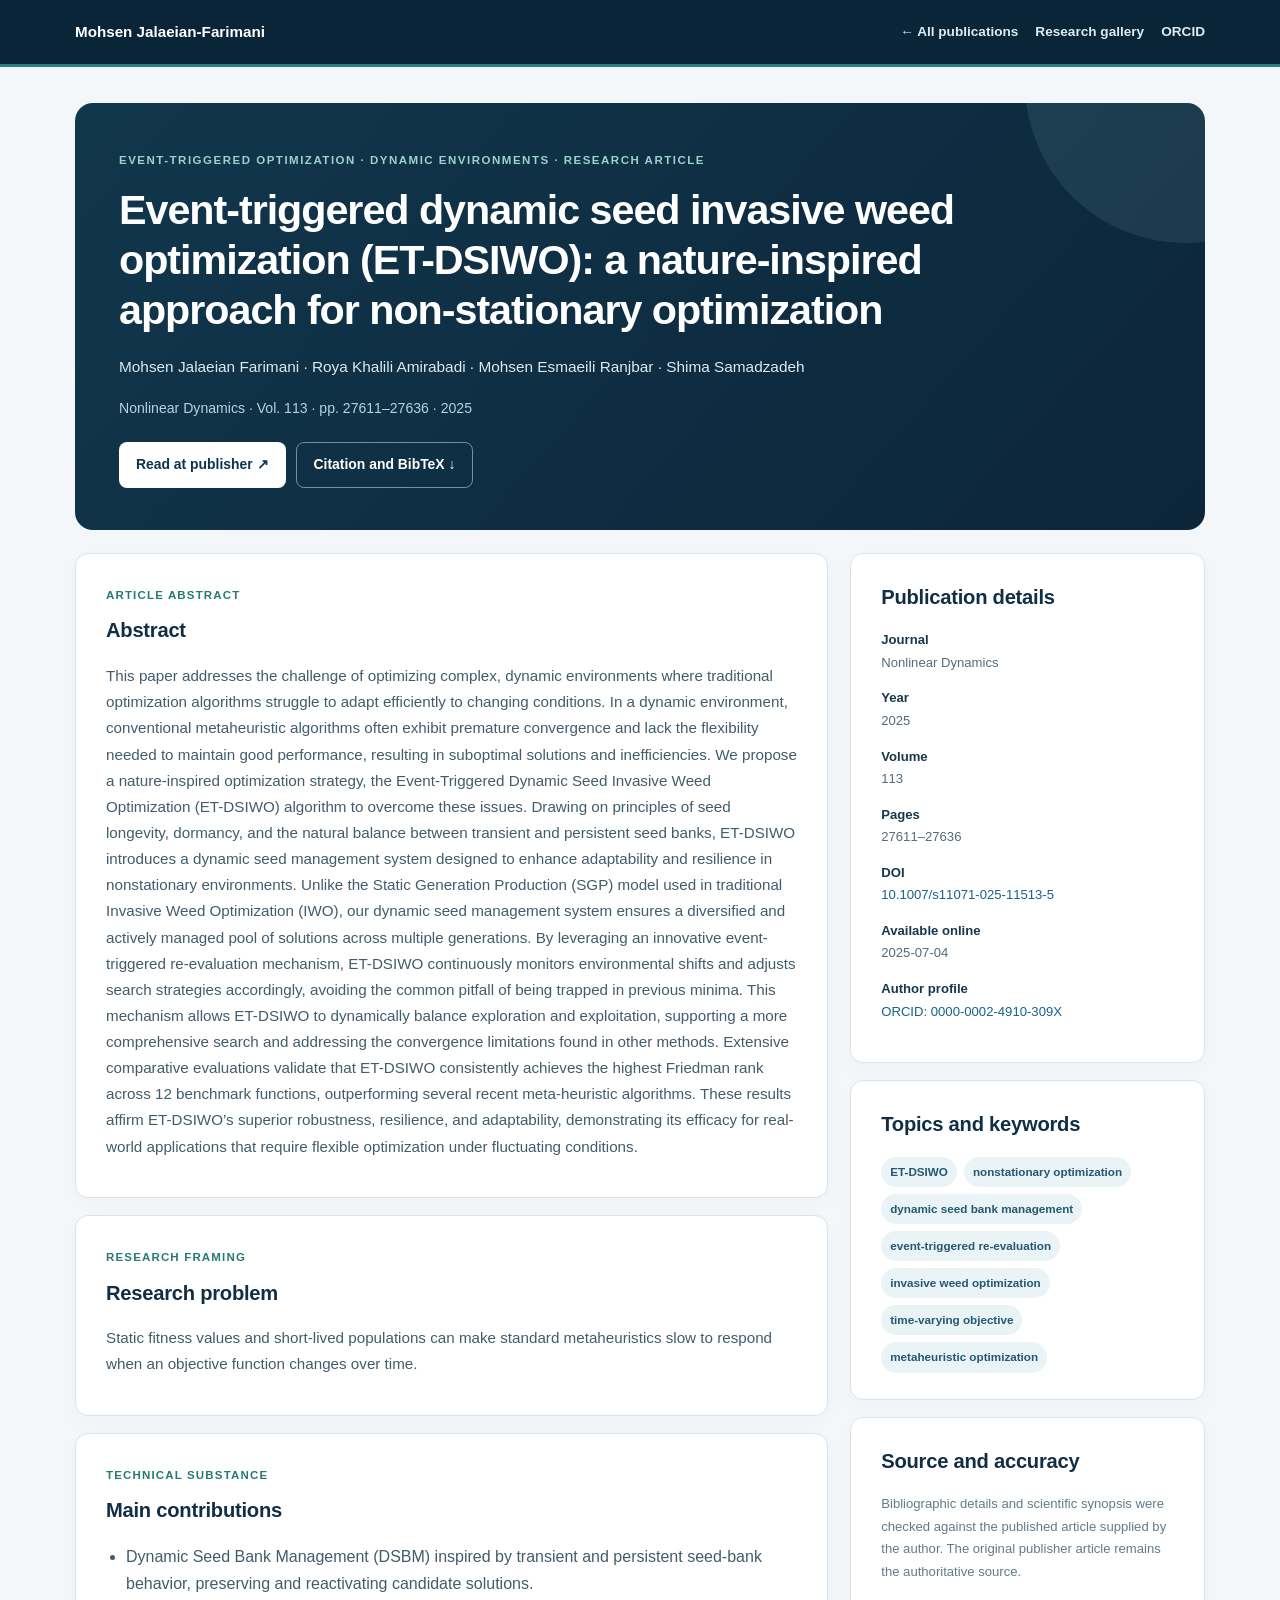
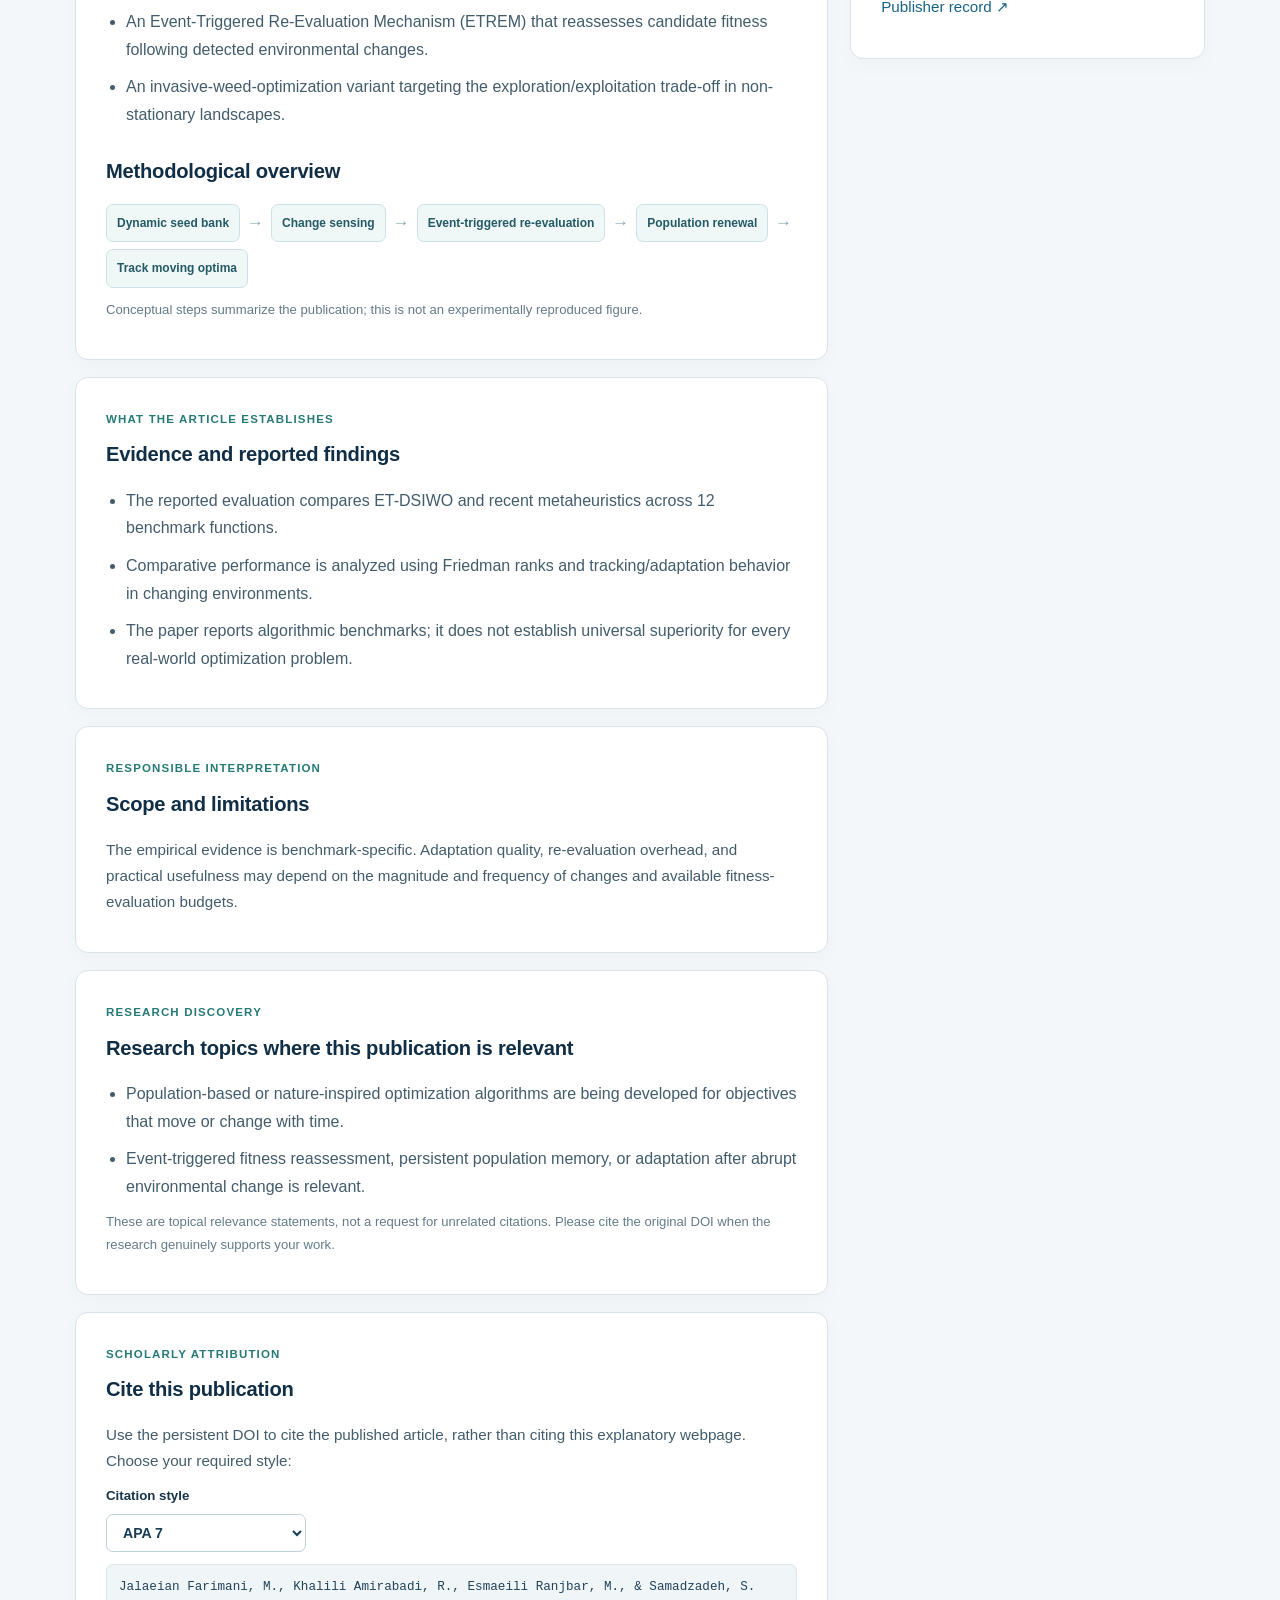
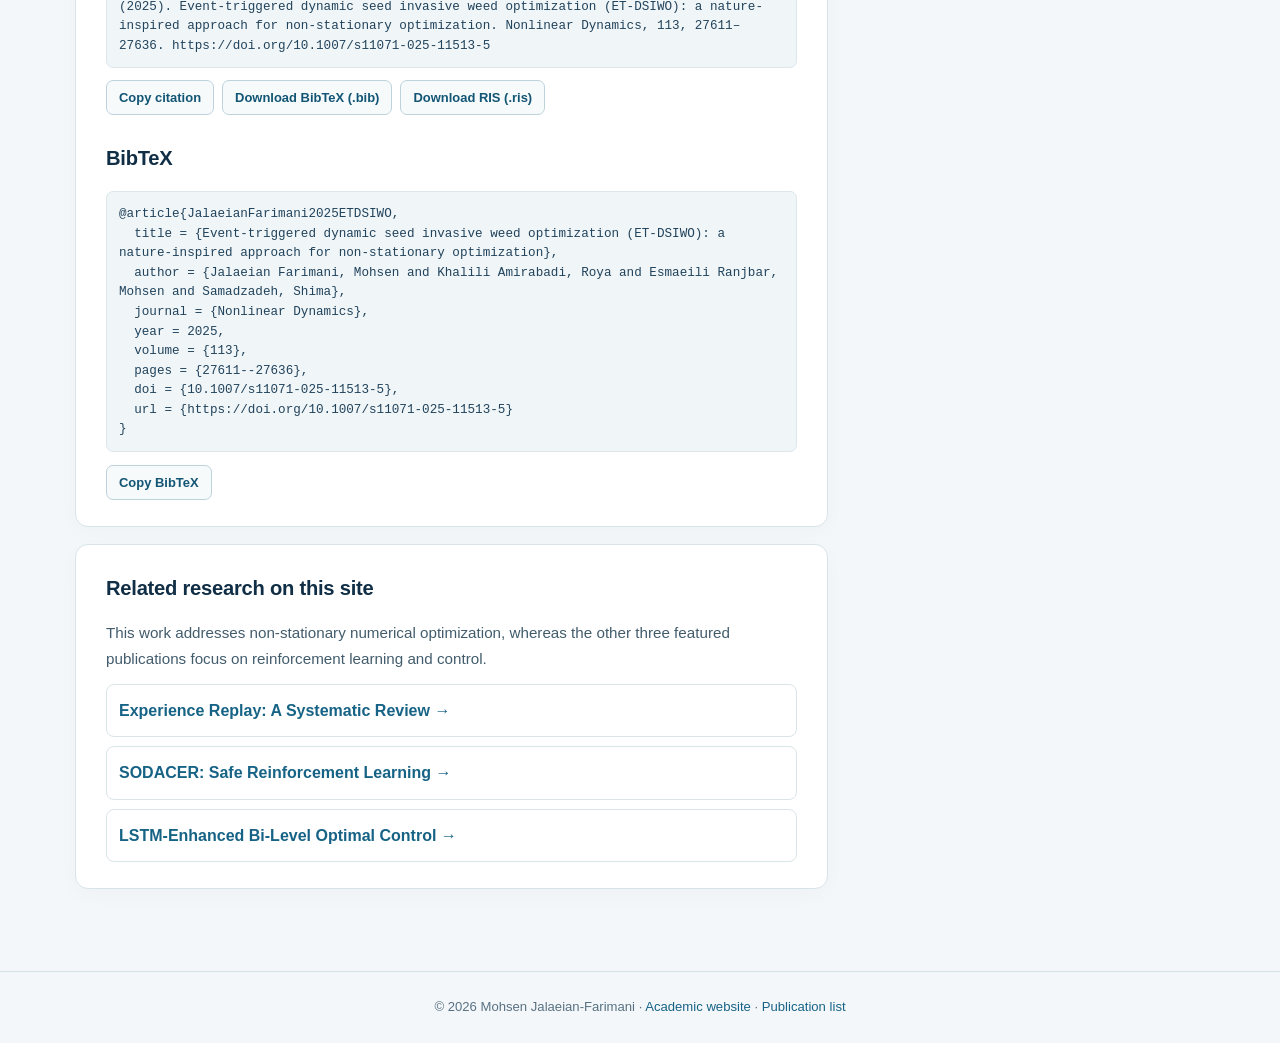
==== papers/et-dsiwo-dynamic-optimization.html @ dc13eb6e "Add files via upload" ====
<!DOCTYPE html>
<html lang="en"><head><meta charset="utf-8"><meta name="viewport" content="width=device-width,initial-scale=1">
<title>Event-triggered dynamic seed invasive weed optimization (ET-DSIWO): a nature-inspired approach for non-stationary optimization | Research by Mohsen Jalaeian-Farimani</title>
<meta name="description" content="Static fitness values and short-lived populations can make standard metaheuristics slow to respond when an objective function changes over time. Publication details, methods, findings, DOI and citation downloads.">
<meta name="robots" content="index,follow,max-snippet:-1"><link rel="canonical" href="https://mohsenjalaeian.github.io/papers/et-dsiwo-dynamic-optimization.html">
<meta name="citation_title" content="Event-triggered dynamic seed invasive weed optimization (ET-DSIWO): a nature-inspired approach for non-stationary optimization">
<meta name="citation_author" content="Mohsen Jalaeian Farimani">
<meta name="citation_author" content="Roya Khalili Amirabadi">
<meta name="citation_author" content="Mohsen Esmaeili Ranjbar">
<meta name="citation_author" content="Shima Samadzadeh">
<meta name="citation_journal_title" content="Nonlinear Dynamics">
<meta name="citation_volume" content="113">
<meta name="citation_date" content="2025">
<meta name="citation_doi" content="10.1007/s11071-025-11513-5">
<meta name="citation_abstract_html_url" content="https://mohsenjalaeian.github.io/papers/et-dsiwo-dynamic-optimization.html">
<meta name="citation_firstpage" content="27611">
<meta name="citation_lastpage" content="27636">
<meta name="DC.title" content="Event-triggered dynamic seed invasive weed optimization (ET-DSIWO): a nature-inspired approach for non-stationary optimization">
<meta name="DC.identifier" content="https://doi.org/10.1007/s11071-025-11513-5">
<meta property="og:type" content="article">
<meta property="og:title" content="Event-triggered dynamic seed invasive weed optimization (ET-DSIWO): a nature-inspired approach for non-stationary optimization">
<meta property="og:description" content="Static fitness values and short-lived populations can make standard metaheuristics slow to respond when an objective function changes over time.">
<meta property="og:url" content="https://mohsenjalaeian.github.io/papers/et-dsiwo-dynamic-optimization.html">
<script type="application/ld+json">{
  "@context": "https://schema.org",
  "@type": "ScholarlyArticle",
  "@id": "https://mohsenjalaeian.github.io/papers/et-dsiwo-dynamic-optimization.html#article",
  "mainEntityOfPage": {
    "@type": "WebPage",
    "@id": "https://mohsenjalaeian.github.io/papers/et-dsiwo-dynamic-optimization.html"
  },
  "headline": "Event-triggered dynamic seed invasive weed optimization (ET-DSIWO): a nature-inspired approach for non-stationary optimization",
  "name": "Event-triggered dynamic seed invasive weed optimization (ET-DSIWO): a nature-inspired approach for non-stationary optimization",
  "description": "Static fitness values and short-lived populations can make standard metaheuristics slow to respond when an objective function changes over time. Dynamic Seed Bank Management (DSBM) inspired by transient and persistent seed-bank behavior, preserving and reactivating candidate solutions.",
  "abstract": "This paper addresses the challenge of optimizing complex, dynamic environments where traditional optimization algorithms struggle to adapt efficiently to changing conditions. In a dynamic environment, conventional metaheuristic algorithms often exhibit premature convergence and lack the flexibility needed to maintain good performance, resulting in suboptimal solutions and inefficiencies. We propose a nature-inspired optimization strategy, the Event-Triggered Dynamic Seed Invasive Weed Optimization (ET-DSIWO) algorithm to overcome these issues. Drawing on principles of seed longevity, dormancy, and the natural balance between transient and persistent seed banks, ET-DSIWO introduces a dynamic seed management system designed to enhance adaptability and resilience in nonstationary environments. Unlike the Static Generation Production (SGP) model used in traditional Invasive Weed Optimization (IWO), our dynamic seed management system ensures a diversified and actively managed pool of solutions across multiple generations. By leveraging an innovative event-triggered re-evaluation mechanism, ET-DSIWO continuously monitors environmental shifts and adjusts search strategies accordingly, avoiding the common pitfall of being trapped in previous minima. This mechanism allows ET-DSIWO to dynamically balance exploration and exploitation, supporting a more comprehensive search and addressing the convergence limitations found in other methods. Extensive comparative evaluations validate that ET-DSIWO consistently achieves the highest Friedman rank across 12 benchmark functions, outperforming several recent meta-heuristic algorithms. These results affirm ET-DSIWO’s superior robustness, resilience, and adaptability, demonstrating its efficacy for real-world applications that require flexible optimization under fluctuating conditions.",
  "author": [
    {
      "@type": "Person",
      "name": "Mohsen Jalaeian Farimani",
      "sameAs": "https://orcid.org/0000-0002-4910-309X"
    },
    {
      "@type": "Person",
      "name": "Roya Khalili Amirabadi"
    },
    {
      "@type": "Person",
      "name": "Mohsen Esmaeili Ranjbar"
    },
    {
      "@type": "Person",
      "name": "Shima Samadzadeh"
    }
  ],
  "datePublished": "2025-07-04",
  "isPartOf": {
    "@type": "Periodical",
    "name": "Nonlinear Dynamics"
  },
  "volumeNumber": "113",
  "identifier": [
    {
      "@type": "PropertyValue",
      "propertyID": "DOI",
      "value": "10.1007/s11071-025-11513-5"
    },
    "https://doi.org/10.1007/s11071-025-11513-5"
  ],
  "sameAs": "https://doi.org/10.1007/s11071-025-11513-5",
  "url": "https://mohsenjalaeian.github.io/papers/et-dsiwo-dynamic-optimization.html",
  "keywords": [
    "ET-DSIWO",
    "nonstationary optimization",
    "dynamic seed bank management",
    "event-triggered re-evaluation",
    "invasive weed optimization",
    "time-varying objective",
    "metaheuristic optimization"
  ],
  "inLanguage": "en",
  "pagination": "27611–27636"
}</script>
<link rel="stylesheet" href="../assets/publications.css">
</head><body>
<header class="p-bar"><nav class="p-bar-inner" aria-label="Site navigation"><a class="p-brand" href="../index.html">Mohsen Jalaeian-Farimani</a><div class="p-links"><a href="../index.html#publications">← All publications</a><a href="../gallery.html">Research gallery</a><a href="https://orcid.org/0000-0002-4910-309X" target="_blank" rel="noopener noreferrer">ORCID</a></div></nav></header>
<main class="p-shell"><article>
<header class="p-hero"><span class="p-overline">Event-triggered optimization · Dynamic environments · Research article</span><h1>Event-triggered dynamic seed invasive weed optimization (ET-DSIWO): a nature-inspired approach for non-stationary optimization</h1>
<p class="p-authors">Mohsen Jalaeian Farimani · Roya Khalili Amirabadi · Mohsen Esmaeili Ranjbar · Shima Samadzadeh</p><p class="p-biblio">Nonlinear Dynamics · Vol. 113 · pp. 27611–27636 · 2025</p>
<div class="p-hero-cta"><a class="p-action" href="https://doi.org/10.1007/s11071-025-11513-5" target="_blank" rel="noopener noreferrer">Read at publisher ↗</a><a class="p-action p-action-outline" href="#citation">Citation and BibTeX ↓</a></div></header>
<div class="p-body"><div class="p-main">
<section class="p-card p-abstract" aria-labelledby="abstract"><div class="p-tagline">Article abstract</div><h2 id="abstract">Abstract</h2><p>This paper addresses the challenge of optimizing complex, dynamic environments where traditional optimization algorithms struggle to adapt efficiently to changing conditions. In a dynamic environment, conventional metaheuristic algorithms often exhibit premature convergence and lack the flexibility needed to maintain good performance, resulting in suboptimal solutions and inefficiencies. We propose a nature-inspired optimization strategy, the Event-Triggered Dynamic Seed Invasive Weed Optimization (ET-DSIWO) algorithm to overcome these issues. Drawing on principles of seed longevity, dormancy, and the natural balance between transient and persistent seed banks, ET-DSIWO introduces a dynamic seed management system designed to enhance adaptability and resilience in nonstationary environments. Unlike the Static Generation Production (SGP) model used in traditional Invasive Weed Optimization (IWO), our dynamic seed management system ensures a diversified and actively managed pool of solutions across multiple generations. By leveraging an innovative event-triggered re-evaluation mechanism, ET-DSIWO continuously monitors environmental shifts and adjusts search strategies accordingly, avoiding the common pitfall of being trapped in previous minima. This mechanism allows ET-DSIWO to dynamically balance exploration and exploitation, supporting a more comprehensive search and addressing the convergence limitations found in other methods. Extensive comparative evaluations validate that ET-DSIWO consistently achieves the highest Friedman rank across 12 benchmark functions, outperforming several recent meta-heuristic algorithms. These results affirm ET-DSIWO’s superior robustness, resilience, and adaptability, demonstrating its efficacy for real-world applications that require flexible optimization under fluctuating conditions.</p></section>
<section class="p-card" aria-labelledby="research-question"><div class="p-tagline">Research framing</div><h2 id="research-question">Research problem</h2><p>Static fitness values and short-lived populations can make standard metaheuristics slow to respond when an objective function changes over time.</p></section>
<section class="p-card" aria-labelledby="contributions"><div class="p-tagline">Technical substance</div><h2 id="contributions">Main contributions</h2><ul><li>Dynamic Seed Bank Management (DSBM) inspired by transient and persistent seed-bank behavior, preserving and reactivating candidate solutions.</li><li>An Event-Triggered Re-Evaluation Mechanism (ETREM) that reassesses candidate fitness following detected environmental changes.</li><li>An invasive-weed-optimization variant targeting the exploration/exploitation trade-off in non-stationary landscapes.</li></ul><h2 style="margin-top:26px">Methodological overview</h2><div class="p-flow" aria-label="Conceptual sequence of the method"><span class="p-step">Dynamic seed bank</span><span class="p-arrow" aria-hidden="true">→</span><span class="p-step">Change sensing</span><span class="p-arrow" aria-hidden="true">→</span><span class="p-step">Event-triggered re-evaluation</span><span class="p-arrow" aria-hidden="true">→</span><span class="p-step">Population renewal</span><span class="p-arrow" aria-hidden="true">→</span><span class="p-step">Track moving optima</span></div><p class="p-note">Conceptual steps summarize the publication; this is not an experimentally reproduced figure.</p></section>
<section class="p-card" aria-labelledby="evidence"><div class="p-tagline">What the article establishes</div><h2 id="evidence">Evidence and reported findings</h2><ul><li>The reported evaluation compares ET-DSIWO and recent metaheuristics across 12 benchmark functions.</li><li>Comparative performance is analyzed using Friedman ranks and tracking/adaptation behavior in changing environments.</li><li>The paper reports algorithmic benchmarks; it does not establish universal superiority for every real-world optimization problem.</li></ul></section>
<section class="p-card" aria-labelledby="scope"><div class="p-tagline">Responsible interpretation</div><h2 id="scope">Scope and limitations</h2><p>The empirical evidence is benchmark-specific. Adaptation quality, re-evaluation overhead, and practical usefulness may depend on the magnitude and frequency of changes and available fitness-evaluation budgets.</p></section>
<section class="p-card" aria-labelledby="relevance"><div class="p-tagline">Research discovery</div><h2 id="relevance">Research topics where this publication is relevant</h2><ul><li>Population-based or nature-inspired optimization algorithms are being developed for objectives that move or change with time.</li><li>Event-triggered fitness reassessment, persistent population memory, or adaptation after abrupt environmental change is relevant.</li></ul><p class="p-note">These are topical relevance statements, not a request for unrelated citations. Please cite the original DOI when the research genuinely supports your work.</p></section>
<section class="p-card" id="citation"><div class="p-tagline">Scholarly attribution</div><h2>Cite this publication</h2><p>Use the persistent DOI to cite the published article, rather than citing this explanatory webpage. Choose your required style:</p><label for="citation-style" style="display:block;font-size:.83rem;font-weight:800;margin-bottom:6px">Citation style</label><select id="citation-style" class="p-select" aria-label="Choose citation style"><option value="APA 7">APA 7</option><option value="IEEE">IEEE</option><option value="Vancouver">Vancouver</option><option value="Harvard">Harvard</option></select><div class="p-code" id="citation-text" aria-live="polite">Jalaeian Farimani, M., Khalili Amirabadi, R., Esmaeili Ranjbar, M., &amp; Samadzadeh, S. (2025). Event-triggered dynamic seed invasive weed optimization (ET-DSIWO): a nature-inspired approach for non-stationary optimization. Nonlinear Dynamics, 113, 27611–27636. https://doi.org/10.1007/s11071-025-11513-5</div><script type="application/json" id="citation-formats">{"APA 7": "Jalaeian Farimani, M., Khalili Amirabadi, R., Esmaeili Ranjbar, M., & Samadzadeh, S. (2025). Event-triggered dynamic seed invasive weed optimization (ET-DSIWO): a nature-inspired approach for non-stationary optimization. Nonlinear Dynamics, 113, 27611–27636. https://doi.org/10.1007/s11071-025-11513-5", "IEEE": "M. Jalaeian Farimani, R. Khalili Amirabadi, M. Esmaeili Ranjbar and S. Samadzadeh, “Event-triggered dynamic seed invasive weed optimization (ET-DSIWO): a nature-inspired approach for non-stationary optimization,” Nonlinear Dynamics, vol. 113, pp. 27611–27636, 2025, doi: 10.1007/s11071-025-11513-5.", "Vancouver": "Jalaeian Farimani M, Khalili Amirabadi R, Esmaeili Ranjbar M, Samadzadeh S. Event-triggered dynamic seed invasive weed optimization (ET-DSIWO): a nature-inspired approach for non-stationary optimization. Nonlinear Dynamics. 2025;113:27611-27636. doi:10.1007/s11071-025-11513-5.", "Harvard": "Jalaeian Farimani, M., Khalili Amirabadi, R., Esmaeili Ranjbar, M. and Samadzadeh, S. (2025) “Event-triggered dynamic seed invasive weed optimization (ET-DSIWO): a nature-inspired approach for non-stationary optimization”, Nonlinear Dynamics, 113, 27611–27636. doi: 10.1007/s11071-025-11513-5."}</script><div class="p-buttons"><button class="p-button" id="copy-citation" type="button">Copy citation</button><a class="p-button" download href="et-dsiwo-dynamic-optimization.bib">Download BibTeX (.bib)</a><a class="p-button" download href="et-dsiwo-dynamic-optimization.ris">Download RIS (.ris)</a></div><h2 style="margin-top:26px">BibTeX</h2><pre class="p-code" id="bibtex">@article{JalaeianFarimani2025ETDSIWO,
  title = {Event-triggered dynamic seed invasive weed optimization (ET-DSIWO): a nature-inspired approach for non-stationary optimization},
  author = {Jalaeian Farimani, Mohsen and Khalili Amirabadi, Roya and Esmaeili Ranjbar, Mohsen and Samadzadeh, Shima},
  journal = {Nonlinear Dynamics},
  year = 2025,
  volume = {113},
  pages = {27611--27636},
  doi = {10.1007/s11071-025-11513-5},
  url = {https://doi.org/10.1007/s11071-025-11513-5}
}
</pre><div class="p-buttons"><button class="p-button" id="copy-bibtex" type="button">Copy BibTeX</button></div></section>
<section class="p-card p-related"><h2>Related research on this site</h2><p>This work addresses non-stationary numerical optimization, whereas the other three featured publications focus on reinforcement learning and control.</p><a href="experience-replay-systematic-review.html">Experience Replay: A Systematic Review →</a><a href="sodacer-safe-reinforcement-learning.html">SODACER: Safe Reinforcement Learning →</a><a href="lstm-bilevel-optimal-control.html">LSTM-Enhanced Bi-Level Optimal Control →</a></section>
</div><aside class="p-aside" aria-label="Bibliographic data and research keywords">
<section class="p-card"><h2>Publication details</h2><dl class="p-mini"><dt>Journal</dt><dd>Nonlinear Dynamics</dd><dt>Year</dt><dd>2025</dd><dt>Volume</dt><dd>113</dd><dt>Pages</dt><dd>27611–27636</dd><dt>DOI</dt><dd><a href="https://doi.org/10.1007/s11071-025-11513-5" target="_blank" rel="noopener noreferrer">10.1007/s11071-025-11513-5</a></dd><dt>Available online</dt><dd>2025-07-04</dd><dt>Author profile</dt><dd><a href="https://orcid.org/0000-0002-4910-309X" target="_blank" rel="noopener noreferrer">ORCID: 0000-0002-4910-309X</a></dd></dl></section>
<section class="p-card"><h2>Topics and keywords</h2><div class="p-tags"><span class="p-chip">ET-DSIWO</span><span class="p-chip">nonstationary optimization</span><span class="p-chip">dynamic seed bank management</span><span class="p-chip">event-triggered re-evaluation</span><span class="p-chip">invasive weed optimization</span><span class="p-chip">time-varying objective</span><span class="p-chip">metaheuristic optimization</span></div></section><section class="p-card"><h2>Source and accuracy</h2><p class="p-note">Bibliographic details and scientific synopsis were checked against the published article supplied by the author. The original publisher article remains the authoritative source.</p><p><a href="https://doi.org/10.1007/s11071-025-11513-5" target="_blank" rel="noopener noreferrer">Publisher record ↗</a></p></section>
</aside></div></article></main><footer class="p-footer">© 2026 Mohsen Jalaeian-Farimani · <a href="../index.html">Academic website</a> · <a href="../index.html#publications">Publication list</a></footer>
<script>(()=>{const dropdown=document.getElementById('citation-style'),formats=JSON.parse(document.getElementById('citation-formats').textContent);dropdown.addEventListener('change',()=>{document.getElementById('citation-text').textContent=formats[dropdown.value]});for(const [id,target] of [['copy-citation','citation-text'],['copy-bibtex','bibtex']]){const btn=document.getElementById(id);btn.addEventListener('click',async()=>{const str=document.getElementById(target).innerText;try{await navigator.clipboard.writeText(str);btn.textContent='Copied ✓';setTimeout(()=>btn.textContent=id==='copy-bibtex'?'Copy BibTeX':'Copy citation',1600)}catch(e){btn.textContent='Select text above to copy'}})}})();</script>
</body></html>
---- assets/publications.css ----
:root{--ink:#17344a;--dark:#0b2538;--blue:#1c6085;--teal:#287e7b;--muted:#5e7485;--line:#d8e4e9;--bg:#f3f7fa;--white:#fff}
*{box-sizing:border-box}html{scroll-behavior:smooth}body{margin:0;font-family:Inter,"Segoe UI",Arial,sans-serif;color:var(--ink);background:var(--bg);line-height:1.72}a{color:#176386;text-decoration:none}a:hover{text-decoration:underline}a:focus-visible,button:focus-visible{outline:3px solid #319e92;outline-offset:4px}
.p-bar{background:#0b2538;color:#e8f2f6;border-bottom:3px solid #287e7b}.p-bar-inner{max-width:1190px;margin:auto;padding:19px 30px;display:flex;justify-content:space-between;align-items:center;gap:15px;flex-wrap:wrap}.p-brand{color:white;font-weight:800;font-size:.95rem}.p-brand:hover{color:white}.p-links{display:flex;gap:17px;flex-wrap:wrap}.p-links a{color:#dcecf2;font-weight:650;font-size:.85rem}
.p-shell{max-width:1190px;padding:36px 30px 65px;margin:0 auto}.p-hero{padding:42px 44px;border-radius:18px;background:linear-gradient(132deg,#11374d,#0c2539);color:#fff;position:relative;overflow:hidden}.p-hero:after{content:"";position:absolute;width:320px;height:320px;border-radius:50%;right:-140px;top:-180px;background:rgba(136,196,192,.12);pointer-events:none}.p-overline{font-size:.72rem;letter-spacing:.13em;text-transform:uppercase;font-weight:800;color:#9dd1cd}.p-hero h1{font-size:clamp(1.65rem,3.45vw,2.58rem);line-height:1.22;max-width:900px;margin:12px 0 18px;letter-spacing:-.025em}.p-authors{font-size:.96rem;color:#dcebf1;max-width:890px}.p-biblio{color:#b8d1df;font-size:.88rem;margin-top:9px}.p-hero-cta{margin-top:22px;display:flex;gap:10px;flex-wrap:wrap}.p-action{display:inline-flex;gap:8px;align-items:center;padding:10px 17px;border-radius:8px;background:#fff;color:#0b364f;font-weight:750;font-size:.87rem}.p-action:hover{background:#e6f5f3;text-decoration:none}.p-action-outline{background:transparent;color:#fff;border:1px solid #71929f}.p-action-outline:hover{background:rgba(255,255,255,.12);color:#fff}
.p-body{display:grid;grid-template-columns:minmax(0,1.55fr) minmax(260px,.73fr);gap:22px;margin-top:23px;align-items:start}.p-main{min-width:0}.p-card{background:#fff;padding:26px 30px;border:1px solid var(--line);border-radius:13px;margin-bottom:17px;box-shadow:0 6px 22px rgba(12,37,56,.025)}.p-card h2{font-size:1.26rem;margin:0 0 15px;color:#102e45;letter-spacing:-.012em}.p-card p{margin:11px 0;color:#425c6c;font-size:.95rem}.p-card ul{margin:10px 0 0;padding-left:20px;color:#425c6c}.p-card li{margin:0 0 10px}.p-card strong{color:#19394e}.p-abstract p{margin:11px 0}.p-tagline{display:inline-block;font-size:.72rem;text-transform:uppercase;letter-spacing:.1em;font-weight:800;color:#267a76;margin-bottom:8px}.p-flow{display:flex;gap:7px;flex-wrap:wrap;align-items:center;margin-top:13px}.p-step{padding:8px 10px;border-radius:7px;border:1px solid #cce2e6;background:#eff7f7;font-size:.75rem;font-weight:700;color:#245a65}.p-arrow{font-size:1.06rem;color:#8cabb3}.p-aside{position:sticky;top:20px}.p-mini{font-size:.82rem;color:#526c7c}.p-mini dt{font-weight:800;color:#17384b;margin-top:13px}.p-mini dd{margin:0;overflow-wrap:anywhere}.p-buttons{display:flex;flex-wrap:wrap;gap:8px;margin-top:12px}.p-button{border:1px solid #bdd3dc;border-radius:7px;background:#f6fafb;padding:9px 12px;font:700 .81rem Inter,"Segoe UI",Arial,sans-serif;color:#125574;cursor:pointer;text-decoration:none;display:inline-block}.p-button:hover{background:#e8f2f5;text-decoration:none}.p-select{display:block;margin-bottom:12px;padding:9px 12px;border:1px solid #bcd1d9;background:#fff;color:#173d56;border-radius:7px;font:700 .88rem Inter,"Segoe UI",Arial,sans-serif;min-width:200px}.p-tags{display:flex;flex-wrap:wrap;gap:7px;margin-top:9px}.p-chip{font-size:.73rem;padding:5px 9px;border-radius:99px;background:#eaf3f5;color:#245872;font-weight:650}.p-code{white-space:pre-wrap;overflow-wrap:anywhere;background:#f0f5f7;border:1px solid #dce7eb;border-radius:7px;padding:12px;font: .79rem/1.55 ui-monospace,Consolas,monospace;color:#21435c;max-height:320px;overflow:auto}.p-related a{display:block;padding:12px;border-radius:8px;border:1px solid #dae5e8;margin-top:9px;font-weight:650}.p-related a:hover{text-decoration:none;background:#eff7f7}.p-note{color:#637b89!important;font-size:.82rem!important}.p-footer{border-top:1px solid #d6e2e7;padding:24px;text-align:center;font-size:.82rem;color:#587182}.p-two-col{display:grid;grid-template-columns:1fr 1fr;gap:17px}@media(max-width:840px){.p-body{grid-template-columns:1fr}.p-aside{position:static}.p-shell{padding:19px 15px 40px}.p-hero{padding:28px 24px}.p-card{padding:22px 20px}.p-bar-inner{padding:15px}.p-two-col{grid-template-columns:1fr}}@media print{.p-bar,.p-hero-cta,.p-button{display:none}.p-body{display:block}.p-card{break-inside:avoid}}
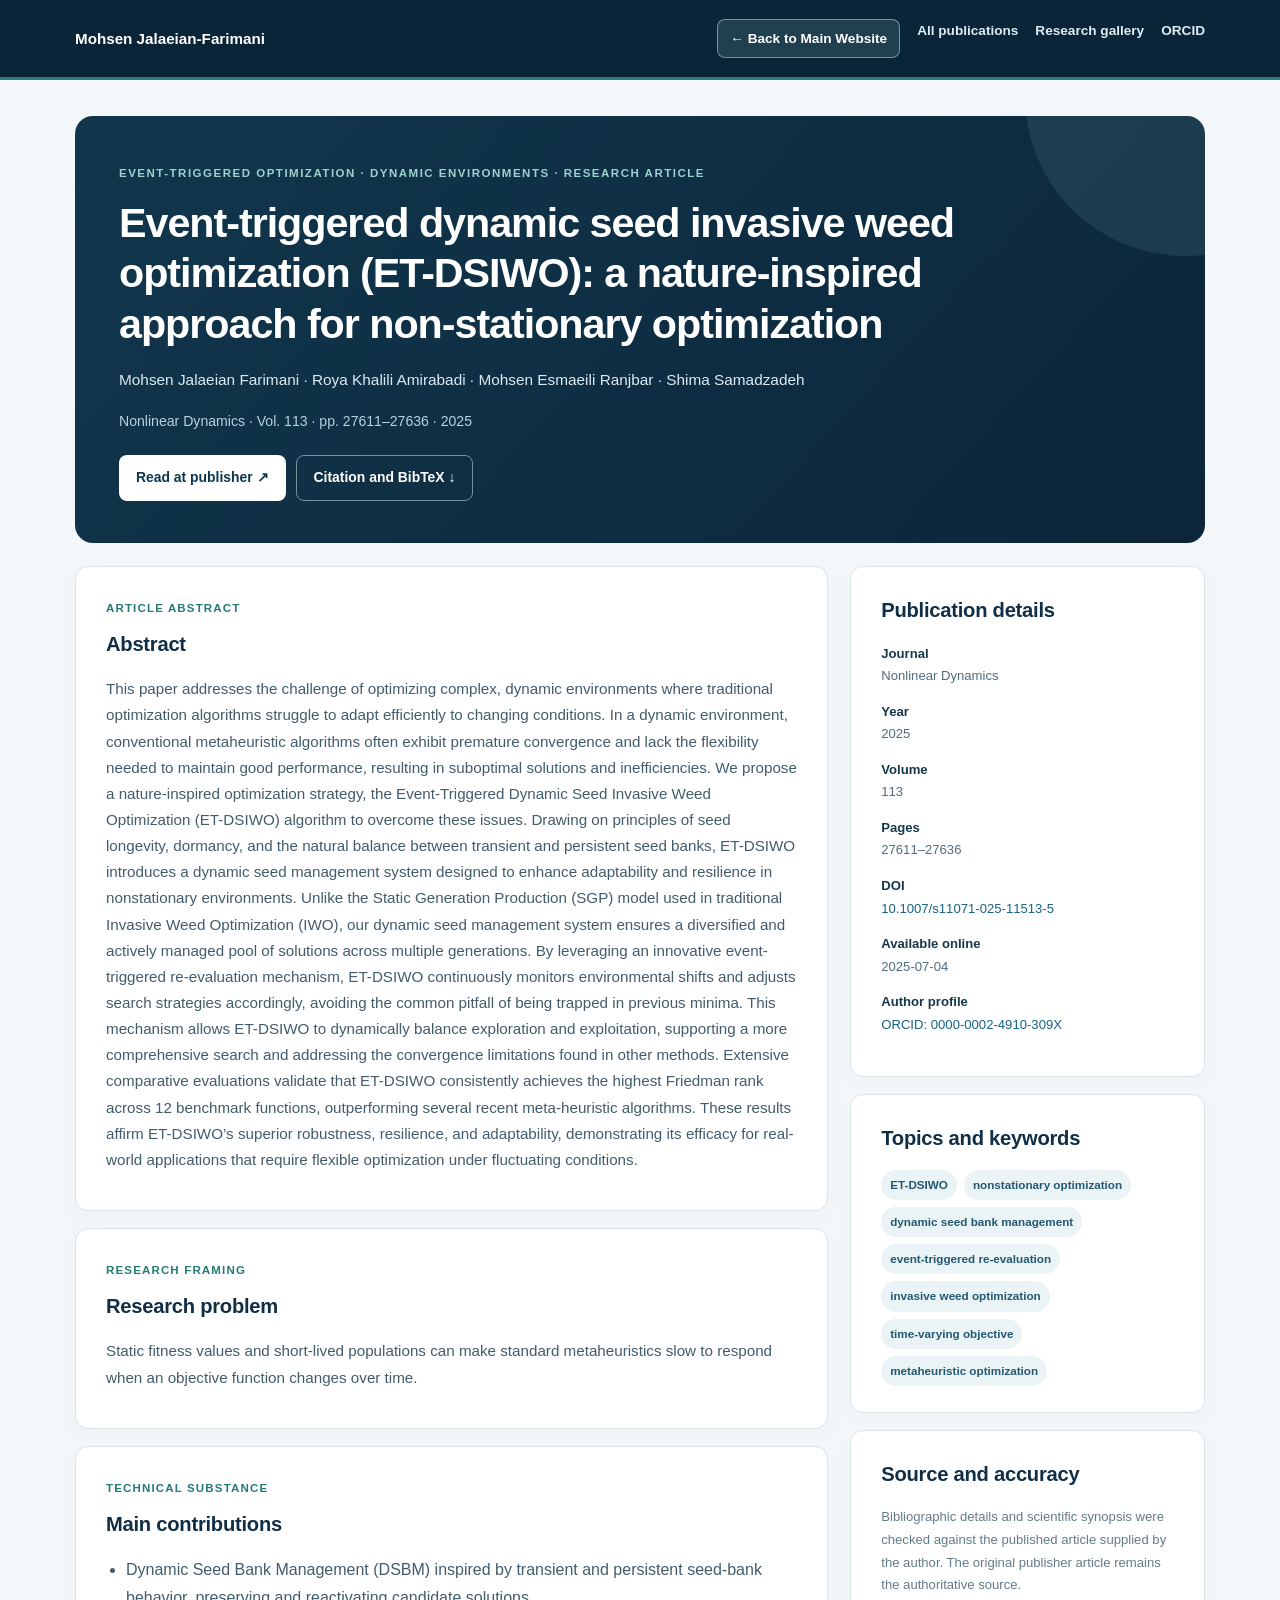
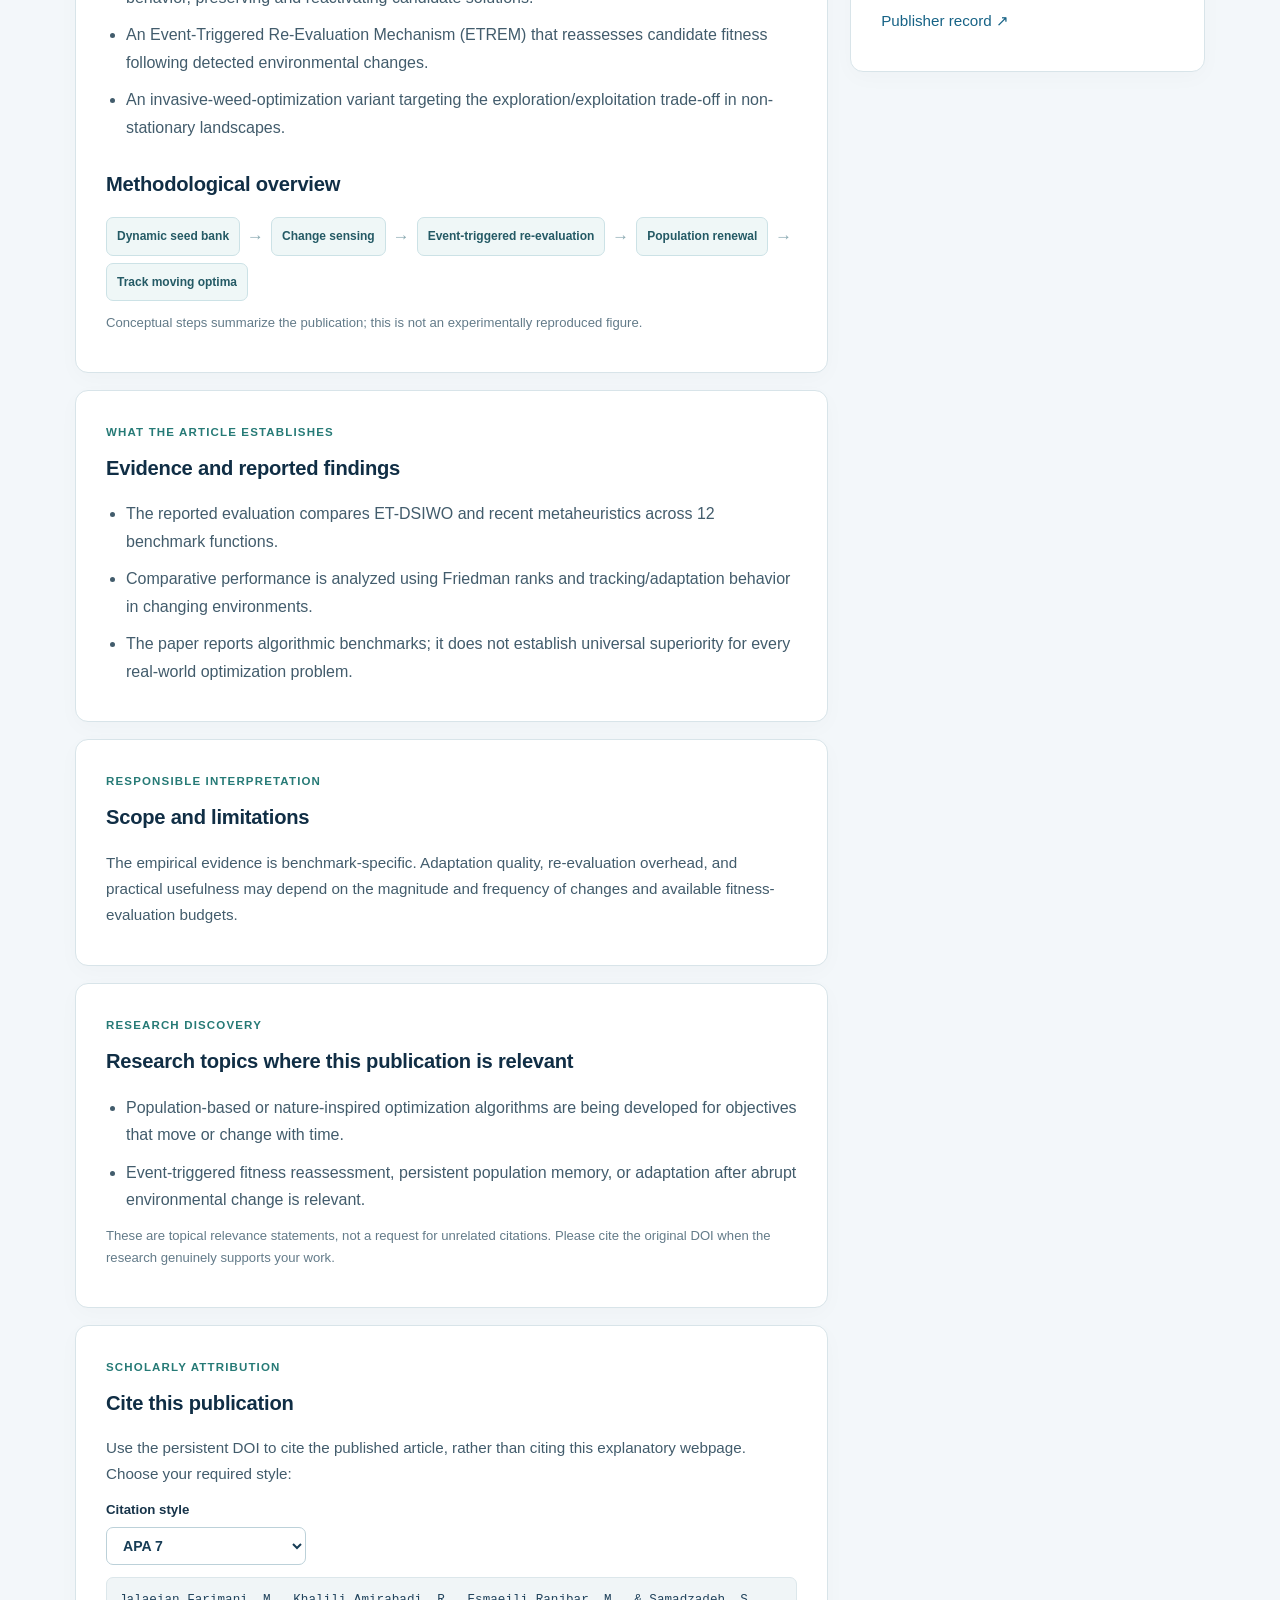
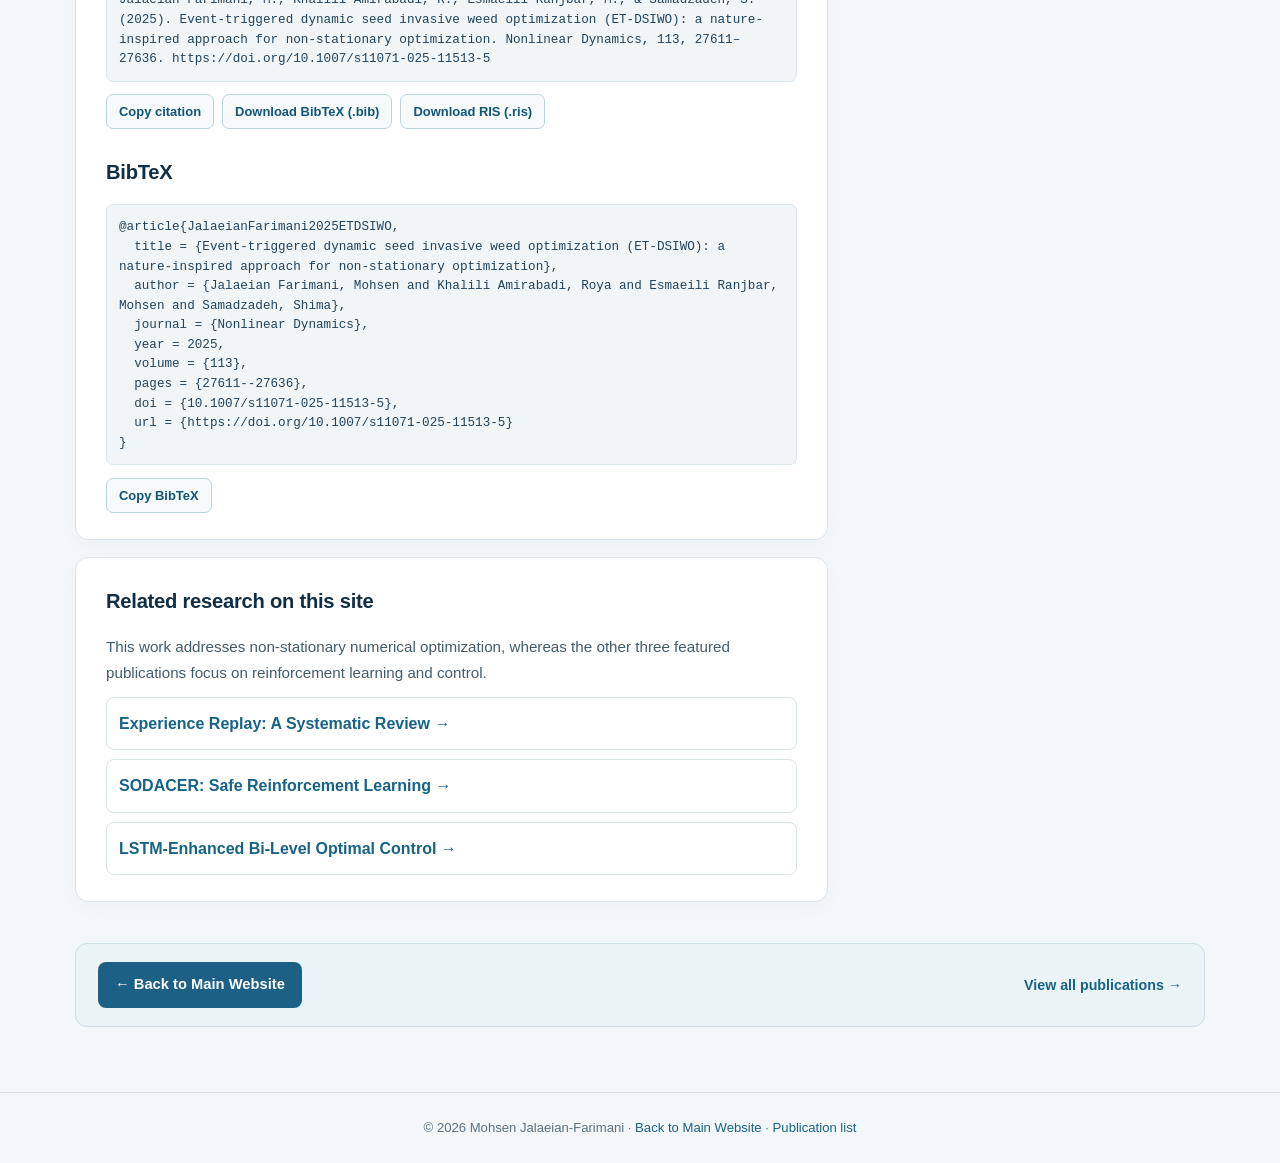
==== commit 555adc61: "Add files via upload" ====
--- a/papers/et-dsiwo-dynamic-optimization.html
+++ b/papers/et-dsiwo-dynamic-optimization.html
@@ -82,7 +82,7 @@
 }</script>
 <link rel="stylesheet" href="../assets/publications.css">
 </head><body>
-<header class="p-bar"><nav class="p-bar-inner" aria-label="Site navigation"><a class="p-brand" href="../index.html">Mohsen Jalaeian-Farimani</a><div class="p-links"><a href="../index.html#publications">← All publications</a><a href="../gallery.html">Research gallery</a><a href="https://orcid.org/0000-0002-4910-309X" target="_blank" rel="noopener noreferrer">ORCID</a></div></nav></header>
+<header class="p-bar"><nav class="p-bar-inner" aria-label="Site navigation"><a class="p-brand" href="../index.html">Mohsen Jalaeian-Farimani</a><div class="p-links"><a class="p-home-link" href="../index.html">← Back to Main Website</a><a href="../index.html#publications">All publications</a><a href="../gallery.html">Research gallery</a><a href="https://orcid.org/0000-0002-4910-309X" target="_blank" rel="noopener noreferrer">ORCID</a></div></nav></header>
 <main class="p-shell"><article>
 <header class="p-hero"><span class="p-overline">Event-triggered optimization · Dynamic environments · Research article</span><h1>Event-triggered dynamic seed invasive weed optimization (ET-DSIWO): a nature-inspired approach for non-stationary optimization</h1>
 <p class="p-authors">Mohsen Jalaeian Farimani · Roya Khalili Amirabadi · Mohsen Esmaeili Ranjbar · Shima Samadzadeh</p><p class="p-biblio">Nonlinear Dynamics · Vol. 113 · pp. 27611–27636 · 2025</p>
@@ -109,6 +109,11 @@
 </div><aside class="p-aside" aria-label="Bibliographic data and research keywords">
 <section class="p-card"><h2>Publication details</h2><dl class="p-mini"><dt>Journal</dt><dd>Nonlinear Dynamics</dd><dt>Year</dt><dd>2025</dd><dt>Volume</dt><dd>113</dd><dt>Pages</dt><dd>27611–27636</dd><dt>DOI</dt><dd><a href="https://doi.org/10.1007/s11071-025-11513-5" target="_blank" rel="noopener noreferrer">10.1007/s11071-025-11513-5</a></dd><dt>Available online</dt><dd>2025-07-04</dd><dt>Author profile</dt><dd><a href="https://orcid.org/0000-0002-4910-309X" target="_blank" rel="noopener noreferrer">ORCID: 0000-0002-4910-309X</a></dd></dl></section>
 <section class="p-card"><h2>Topics and keywords</h2><div class="p-tags"><span class="p-chip">ET-DSIWO</span><span class="p-chip">nonstationary optimization</span><span class="p-chip">dynamic seed bank management</span><span class="p-chip">event-triggered re-evaluation</span><span class="p-chip">invasive weed optimization</span><span class="p-chip">time-varying objective</span><span class="p-chip">metaheuristic optimization</span></div></section><section class="p-card"><h2>Source and accuracy</h2><p class="p-note">Bibliographic details and scientific synopsis were checked against the published article supplied by the author. The original publisher article remains the authoritative source.</p><p><a href="https://doi.org/10.1007/s11071-025-11513-5" target="_blank" rel="noopener noreferrer">Publisher record ↗</a></p></section>
-</aside></div></article></main><footer class="p-footer">© 2026 Mohsen Jalaeian-Farimani · <a href="../index.html">Academic website</a> · <a href="../index.html#publications">Publication list</a></footer>
+</aside></div></article>
+<nav class="p-return-navigation" aria-label="Return to main website and publications">
+  <a class="p-return-home" href="../index.html">← Back to Main Website</a>
+  <a class="p-return-list" href="../index.html#publications">View all publications →</a>
+</nav>
+</main><footer class="p-footer">© 2026 Mohsen Jalaeian-Farimani · <a href="../index.html">Back to Main Website</a> · <a href="../index.html#publications">Publication list</a></footer>
 <script>(()=>{const dropdown=document.getElementById('citation-style'),formats=JSON.parse(document.getElementById('citation-formats').textContent);dropdown.addEventListener('change',()=>{document.getElementById('citation-text').textContent=formats[dropdown.value]});for(const [id,target] of [['copy-citation','citation-text'],['copy-bibtex','bibtex']]){const btn=document.getElementById(id);btn.addEventListener('click',async()=>{const str=document.getElementById(target).innerText;try{await navigator.clipboard.writeText(str);btn.textContent='Copied ✓';setTimeout(()=>btn.textContent=id==='copy-bibtex'?'Copy BibTeX':'Copy citation',1600)}catch(e){btn.textContent='Select text above to copy'}})}})();</script>
 </body></html>
--- a/assets/publications.css
+++ b/assets/publications.css
@@ -4,3 +4,12 @@
 .p-bar{background:#0b2538;color:#e8f2f6;border-bottom:3px solid #287e7b}.p-bar-inner{max-width:1190px;margin:auto;padding:19px 30px;display:flex;justify-content:space-between;align-items:center;gap:15px;flex-wrap:wrap}.p-brand{color:white;font-weight:800;font-size:.95rem}.p-brand:hover{color:white}.p-links{display:flex;gap:17px;flex-wrap:wrap}.p-links a{color:#dcecf2;font-weight:650;font-size:.85rem}
 .p-shell{max-width:1190px;padding:36px 30px 65px;margin:0 auto}.p-hero{padding:42px 44px;border-radius:18px;background:linear-gradient(132deg,#11374d,#0c2539);color:#fff;position:relative;overflow:hidden}.p-hero:after{content:"";position:absolute;width:320px;height:320px;border-radius:50%;right:-140px;top:-180px;background:rgba(136,196,192,.12);pointer-events:none}.p-overline{font-size:.72rem;letter-spacing:.13em;text-transform:uppercase;font-weight:800;color:#9dd1cd}.p-hero h1{font-size:clamp(1.65rem,3.45vw,2.58rem);line-height:1.22;max-width:900px;margin:12px 0 18px;letter-spacing:-.025em}.p-authors{font-size:.96rem;color:#dcebf1;max-width:890px}.p-biblio{color:#b8d1df;font-size:.88rem;margin-top:9px}.p-hero-cta{margin-top:22px;display:flex;gap:10px;flex-wrap:wrap}.p-action{display:inline-flex;gap:8px;align-items:center;padding:10px 17px;border-radius:8px;background:#fff;color:#0b364f;font-weight:750;font-size:.87rem}.p-action:hover{background:#e6f5f3;text-decoration:none}.p-action-outline{background:transparent;color:#fff;border:1px solid #71929f}.p-action-outline:hover{background:rgba(255,255,255,.12);color:#fff}
 .p-body{display:grid;grid-template-columns:minmax(0,1.55fr) minmax(260px,.73fr);gap:22px;margin-top:23px;align-items:start}.p-main{min-width:0}.p-card{background:#fff;padding:26px 30px;border:1px solid var(--line);border-radius:13px;margin-bottom:17px;box-shadow:0 6px 22px rgba(12,37,56,.025)}.p-card h2{font-size:1.26rem;margin:0 0 15px;color:#102e45;letter-spacing:-.012em}.p-card p{margin:11px 0;color:#425c6c;font-size:.95rem}.p-card ul{margin:10px 0 0;padding-left:20px;color:#425c6c}.p-card li{margin:0 0 10px}.p-card strong{color:#19394e}.p-abstract p{margin:11px 0}.p-tagline{display:inline-block;font-size:.72rem;text-transform:uppercase;letter-spacing:.1em;font-weight:800;color:#267a76;margin-bottom:8px}.p-flow{display:flex;gap:7px;flex-wrap:wrap;align-items:center;margin-top:13px}.p-step{padding:8px 10px;border-radius:7px;border:1px solid #cce2e6;background:#eff7f7;font-size:.75rem;font-weight:700;color:#245a65}.p-arrow{font-size:1.06rem;color:#8cabb3}.p-aside{position:sticky;top:20px}.p-mini{font-size:.82rem;color:#526c7c}.p-mini dt{font-weight:800;color:#17384b;margin-top:13px}.p-mini dd{margin:0;overflow-wrap:anywhere}.p-buttons{display:flex;flex-wrap:wrap;gap:8px;margin-top:12px}.p-button{border:1px solid #bdd3dc;border-radius:7px;background:#f6fafb;padding:9px 12px;font:700 .81rem Inter,"Segoe UI",Arial,sans-serif;color:#125574;cursor:pointer;text-decoration:none;display:inline-block}.p-button:hover{background:#e8f2f5;text-decoration:none}.p-select{display:block;margin-bottom:12px;padding:9px 12px;border:1px solid #bcd1d9;background:#fff;color:#173d56;border-radius:7px;font:700 .88rem Inter,"Segoe UI",Arial,sans-serif;min-width:200px}.p-tags{display:flex;flex-wrap:wrap;gap:7px;margin-top:9px}.p-chip{font-size:.73rem;padding:5px 9px;border-radius:99px;background:#eaf3f5;color:#245872;font-weight:650}.p-code{white-space:pre-wrap;overflow-wrap:anywhere;background:#f0f5f7;border:1px solid #dce7eb;border-radius:7px;padding:12px;font: .79rem/1.55 ui-monospace,Consolas,monospace;color:#21435c;max-height:320px;overflow:auto}.p-related a{display:block;padding:12px;border-radius:8px;border:1px solid #dae5e8;margin-top:9px;font-weight:650}.p-related a:hover{text-decoration:none;background:#eff7f7}.p-note{color:#637b89!important;font-size:.82rem!important}.p-footer{border-top:1px solid #d6e2e7;padding:24px;text-align:center;font-size:.82rem;color:#587182}.p-two-col{display:grid;grid-template-columns:1fr 1fr;gap:17px}@media(max-width:840px){.p-body{grid-template-columns:1fr}.p-aside{position:static}.p-shell{padding:19px 15px 40px}.p-hero{padding:28px 24px}.p-card{padding:22px 20px}.p-bar-inner{padding:15px}.p-two-col{grid-template-columns:1fr}}@media print{.p-bar,.p-hero-cta,.p-button{display:none}.p-body{display:block}.p-card{break-inside:avoid}}
+
+/* Explicit return navigation for individual publication pages */
+.p-home-link{display:inline-flex;align-items:center;padding:7px 12px;border:1px solid rgba(163,215,208,.58);border-radius:8px;background:rgba(136,196,192,.17);font-weight:800!important;color:#fff!important}
+.p-home-link:hover,.p-home-link:focus-visible{background:rgba(136,196,192,.33);color:#fff!important;text-decoration:none}
+.p-return-navigation{margin:24px 0 0;padding:18px 22px;display:flex;align-items:center;justify-content:space-between;flex-wrap:wrap;gap:14px;border:1px solid #cedfe5;background:#eaf3f5;border-radius:12px}
+.p-return-home{display:inline-flex;align-items:center;padding:10px 17px;border-radius:8px;background:var(--blue);color:#fff;font-weight:800;font-size:.92rem}
+.p-return-home:hover,.p-return-home:focus-visible{background:#104766;color:#fff;text-decoration:none}
+.p-return-list{font-size:.89rem;font-weight:700}
+@media(max-width:560px){.p-return-navigation{padding:17px}.p-return-home{width:100%;justify-content:center}.p-return-list{width:100%;text-align:center}}
